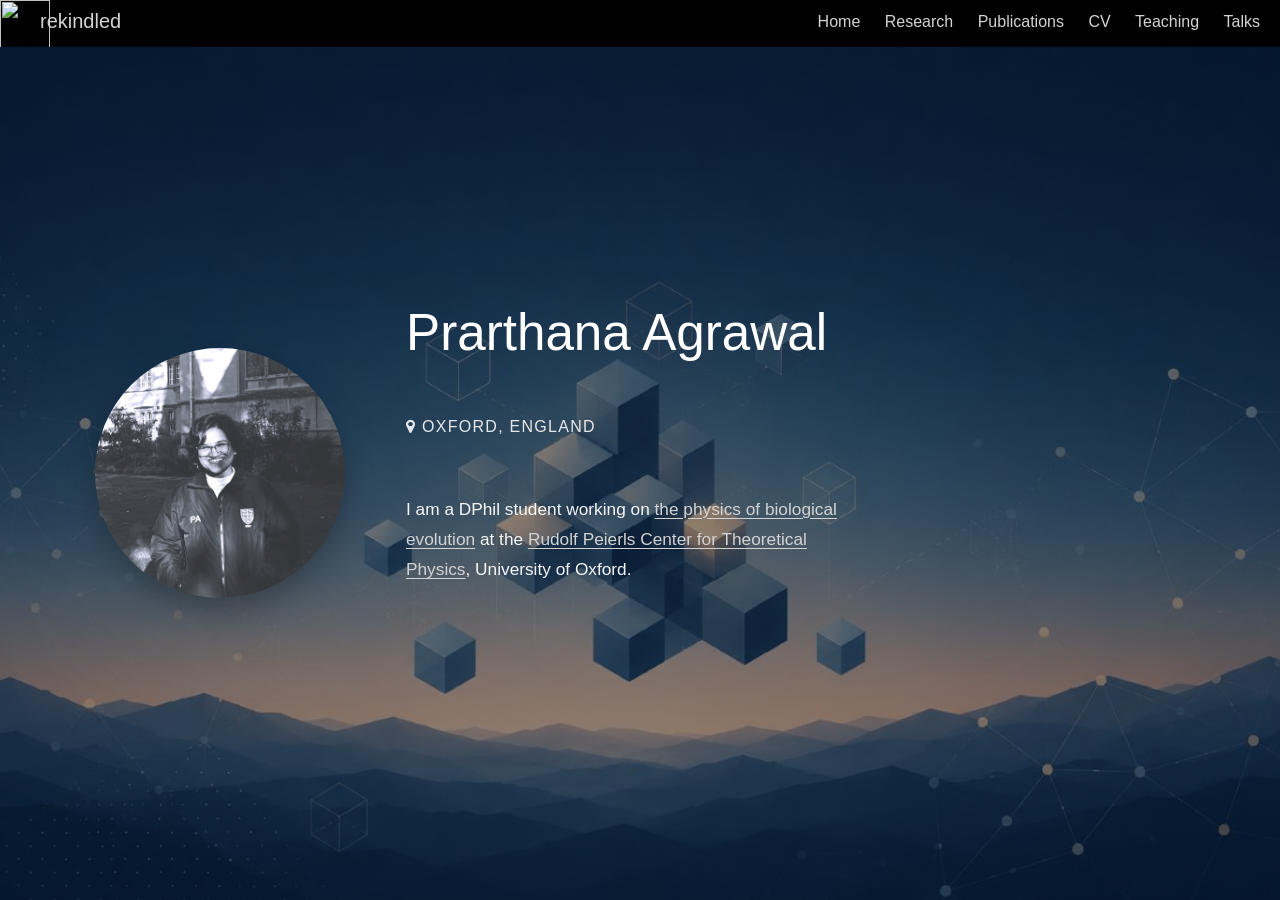
==== index.html @ b4e9c784 "updated cv teaching and changed layout" ====
<!doctype html>
<html lang="en">

<head>
	<meta charset="utf-8">
	<!--<meta name="viewport" content="width=device-width, initial-scale=1.0" charset="utf-8">-->
	<title> rekindled </title>
	<link rel="stylesheet" href="https://cdnjs.cloudflare.com/ajax/libs/font-awesome/4.7.0/css/font-awesome.min.css">
	<link rel="stylesheet" href="main-style.css">
</head>

<body>
	<!--Website name and Logo-->
	<div id="website-logo-container">
		<a href="index.html" target="_self">
		<img id="logo" src="torch.png">
		<p id="website-name">rekindled</p> </a>

		<div id="menu-container">
			<a id="menu" href="index.html" target=_self> Home </a>

			<a id="menu" href="research.html" target=_self> Research </a>

			<a id="menu" href="publications.html" target=_self> Publications </a>

			<a id="menu" href="cv-page.html" target=_self> CV </a>

			<a id="menu" href="teaching.html" target=_self> Teaching </a>

			<a id="menu" href="talks.html" target=_self> Talks </a>

			<!--<a id="menu" href="internship-page.html" target=_self> Internship Database</a>-->

			<!--<a id="menu" href="ms-thesis-tpt.html" target=_self> IISER-T Corner</a>-->
		</div>
	</div>  

	<!--Background-->
	<div id="background-container">

		<div id="image-title-container">
			<img src="prarthana_univ.jpg" id="image">
			<p id="title"> Prarthana&nbsp;Agrawal</p>
			<p id="location"> <i class="fa fa-map-marker" aria-hidden="true"></i> Oxford, England </p>
			<p id="introtext"> I am a DPhil student working on <a style="color: lightgray;" href="http://www-thphys.physics.ox.ac.uk/people/ArdLouis/research.shtml" target="_blank"> the physics of biological evolution</a> at the <a style="color: lightgray;" href="https://www.physics.ox.ac.uk/research/subdepartment/rudolf-peierls-centre-theoretical-physics" target="_blank"> Rudolf Peierls Center for Theoretical Physics</a>, University&nbsp;of&nbsp;Oxford. </p>
		</div>

		<!--
		<div id="social-media-container">

			<a id="social-media-button" href="mailto:prarthana.agrawal@physics.ox.ac.uk"> <i class="fa fa-envelope" aria-hidden="true"></i></a>

			<a id="social-media-button" href="https://www.linkedin.com/in/prarthana-agrawal-8930bb1aa/" target="_blank" title="prarthana-agrawal-8930bb1aa">
			<i class="fa fa-linkedin-square" style="color: black"></i></a>

			<a id="social-media-button" href="https://twitter.com/agrawalprayer" target="_blank" title="agrawalprayer">
			<i class="fa fa-twitter-square" style="color: black"></i></a>

			<a id="social-media-button" href="https://www.youtube.com/@thekroneckerdelta" target="_blank">
			<i class="fa fa-youtube-square" style="color: black"></i></a>
		</div>-->

		<!--<div id="button-container">
			<a href="cv-page.html"> <button class="button" id="button-cv"> CV </button> </a> 
			<a href="internship-page.html"> <button class="button" id="button-internship"> UG Internships </button> </a>
			<a href="contact.html"> <button class="button" id="button-contact"> Contact </button> </a>
		</div>
	</div>-->

	<!--<footer>  Prarthana Agrawal <br> DPhil Theoretical Physics <br> University of Oxford </footer>-->
</body>
</html>
---- main-style.css ----
*{
	box-sizing: border-box;
	padding: 0;
	margin: 0;
}

@font-face {
	font-family: OpenSans;
	src: url(OpenSans-Regular.ttf);
	font-weight: normal;
}

@font-face {
	font-family: Dosis;
	src: url('fonts/Dosis-Regular.ttf');
	font-weight: normal;
}

html, body{
	width: 100%;
	min-height: 100%;
	margin: 0;
	padding: 0;
	background-color: lightcyan;
	color: black;
	font-family: OpenSans, Helvetica, sans-serif;
}

body{
	min-width: 0;
}

/* Top header */
#website-logo-container{
	position: relative;
	top: 0;
	height: 47px;
	background-color: black;
}

#website-logo-container a{
	text-decoration: none;
}

#website-name{
	position: absolute;
	top: 0;
	left: 40px;
	color: lightgray;
	padding-top: 10px;
	font-size: 20px;
	font-weight: none;
	font-family: Dosis, sans-serif;
}

#logo{
	position: absolute;
	top: 0;
	left: 0;
	width: 50px;
	height: 50px;
}

#menu-container{
	position: absolute;
	right: 0;
	padding-top: 13px;
	text-decoration: none;
	color: lightgray;
	margin-right: 10px;
}

#menu{
	position: relative;
	margin-left: 5px;
	margin-right: 5px;
	padding: 5px;
	text-decoration: none;
	color: lightgray;
}

#menu:hover{
	color: white;
}

/* Homepage hero */
#background-container{
	position: relative;
	top: 0;
	min-height: calc(100vh - 47px);
	width: 100%;
	background:
		linear-gradient(rgba(5, 15, 35, 0.45), rgba(5, 15, 35, 0.45)),
		url('bgimage.jpg');
	background-size: cover;
	background-position: center;
	display: flex;
	align-items: center;
	overflow: hidden;
}

#image-title-container{
	position: relative;
	z-index: 1;
	width: min(1100px, calc(100% - 48px));
	margin: 0 auto;
	display: grid;
	grid-template-columns: 260px minmax(0, 1fr);
	align-items: center;
	gap: 56px;
	padding: 40px 0;
}

/* Existing HTML has no hero-copy wrapper, so use grid placement */
#image{
	grid-column: 1;
	grid-row: 1 / span 4;
	width: 250px;
	height: 250px;
	position: static;
	border-radius: 50%;
	object-fit: cover;
	box-shadow: 0 12px 30px rgba(0, 0, 0, 0.25);
	justify-self: center;
}

#title{
	grid-column: 2;
	grid-row: 1;
	font-size: clamp(2rem, 4vw, 3.2rem);
	position: static;
	width: auto;
	margin: 0 0 2px 0;
	color: white;
	line-height: 1.05;
}

#location{
	grid-column: 2;
	grid-row: 2;
	position: static;
	margin: 0 0 2px 0;
	text-transform: uppercase;
	color: rgba(255, 255, 255, 0.88);
	letter-spacing: 0.08em;
}

#introtext{
	grid-column: 2;
	grid-row: 3;
	position: static;
	width: auto;
	max-width: 48ch;
	font-size: 1.08rem;
	line-height: 1.75;
	color: rgba(255, 255, 255, 0.95);
	margin: 0;
}

#introtext a:link,
#introtext a:visited{
	color: inherit;
	text-decoration: underline;
	text-underline-offset: 3px;
}

#introtext a:hover,
#introtext a:active{
	color: #ffffff;
}

#button-container{
	grid-column: 2;
	grid-row: 4;
	position: static;
	display: flex;
	flex-wrap: wrap;
	gap: 12px;
	margin-top: 26px;
	width: auto;
	height: auto;
}

.button,
.button:link,
.button:visited,
.button:hover,
.button:active{
	border: 1px solid rgba(255, 255, 255, 0.35);
	color: white;
	background: rgba(255, 255, 255, 0.08);
	padding: 14px 24px;
	text-align: center;
	text-decoration: none;
	display: inline-flex;
	align-items: center;
	justify-content: center;
	font-size: 16px;
	margin: 0;
	transition: background-color 0.25s ease, color 0.25s ease, border-color 0.25s ease;
	cursor: pointer;
	border-radius: 999px;
	min-width: 150px;
	backdrop-filter: blur(8px);
	-webkit-backdrop-filter: blur(8px);
}

.button:hover{
	color: #081018;
	background-color: rgba(255, 255, 255, 0.92);
	border-color: rgba(255, 255, 255, 0.92);
	opacity: 1;
}

/* Footer */
footer{
	background-color: black;
	color: lightgray;
	padding: 20px;
	text-align: center;
}

/* CV and content pages */
.cvcontent{
	margin: 10px;
	border: 2px lightblue solid;
	padding: 40px;
	font-family: sans-serif;
	position: relative;
	left: 0;
	color: black;
}

.cvcontent h2{
	margin-bottom: 20px;
	margin-top: 40px;
}

.cvcontent > table, .cvcontent > tr, .cvcontent > td{
	text-align: left;
	border: 0;
	border-collapse: separate;
	border-spacing: 40px 15px;
}

.cvcontent td.date{
	text-align: center;
	vertical-align: top;
	border: 0;
	border-style: none;
	border-color: lightgray;
}

a:link{
	text-decoration: underline;
	background-color: none;
	border: 0 solid blue;
	color: black;
	display: inline;
	text-align: center;
	margin-bottom: 1px;
}

a:visited{
	text-decoration: underline;
	background-color: none;
	border: 0 solid blue;
	color: steelblue;
	display: inline;
	text-align: center;
	margin-bottom: 1px;
}

a:hover, a:active{
	background-color: none;
	color: cadetblue;
}

.spacer{
	height: 20px;
}

#CV-heading{
	background-image: url('bgimage.jpg');
	background-size: cover;
	background-position: bottom;
	height: 300px;
	color: black;
	text-align: center;
	border: 0 solid lightblue;
	margin: 0;
	padding-top: 120px;
}

.internship table, .internship tr, .internship td{
	text-align: left;
	border: 1px solid black;
	border-collapse: collapse;
	border-spacing: 10px 15px;
	padding: 10px;
	margin-left: auto;
	margin-right: auto;
	margin-bottom: 30px;
	margin-top: 10px;
}

.internship tr:nth-child(even){
	background-color: lightblue;
	opacity: 1;
}

.internship thead > tr{
	text-align: center;
	background-color: lightgray;
	height: 40px;
	font-size: 16px;
	color: black;
	font-family: arial;
}

#internship-heading{
	background-image: url('bgimage.jpg');
	background-size: cover;
	width: 100%;
	background-position: bottom;
	height: 300px;
	color: lightgray;
	text-align: center;
	border: 0 solid lightblue;
	margin: 0;
	padding-top: 120px;
}

#internship-footer{
	position: fixed;
	text-align: center;
	bottom: 0;
	width: 100%;
	height: 30px;
	background: lightgray;
	opacity: 1;
}

#back-to-top-button{
	position: relative;
	bottom: 0;
	text-align: left;
	font-size: 35px;
	color: steelblue;
	padding-left: 5px;
}

#back-to-top{
	float: left;
	color: steelblue;
	padding-top: 3px;
}

#last-updated{
	float: right;
	padding-top: 12px;
}

#internship-additional-content{
	margin-left: 30px;
	margin-bottom: 40px;
	padding-left: 15px;
}

#ms-thesis-heading{
	background-image: url('bgimage.jpg');
	background-size: cover;
	width: 100%;
	height: 300px;
	background-position: bottom;
	color: white;
	text-align: center;
	border: 0 solid lightblue;
	margin: 0;
	padding-top: 120px;
}

.ms-thesis-contents{
	margin: 10px;
	border: 1px solid lightblue;
	width: 100%;
	padding-left: 10%;
	padding-right: 10%;
	padding-top: 5%;
	padding-bottom: 20%;
}

.ms-thesis-contents > div{
	margin-top: 30px;
}

#quote-box{
	position: relative;
	top: 5%;
	width: 98%;
	margin-left: 1%;
	height: 20%;
	padding: 40px;
	background-color: black;
	opacity: 0.7;
	color: lightgray;
	text-align: center;
	font-size: 18px;
}

#instagram-post{
	position: relative;
	top: 10%;
	margin-left: 1%;
	height: 5%;
	width: 5%;
}

.teaching-content{
	margin: 10px;
	border: 2px lightblue solid;
	padding: 40px;
	font-family: sans-serif;
	position: relative;
	left: 0;
	color: black;
}

.teaching-content h1{
	margin-bottom: 40px;
	margin-top: 10px;
}

.ms-thesis-alumni table, .ms-thesis-alumni tr, .ms-thesis-alumni td{
	text-align: left;
	border: 1px solid black;
	border-collapse: collapse;
	border-spacing: 10px 15px;
	padding: 10px;
	margin-left: auto;
	margin-right: auto;
	margin-bottom: 30px;
	margin-top: 10px;
}

.ms-thesis-alumni tr:nth-child(even){
	background-color: lightblue;
	opacity: 1;
}

.ms-thesis-alumni thead > tr{
	text-align: center;
	background-color: lightgray;
	height: 40px;
	font-size: 16px;
	color: black;
	font-family: arial;
}

.publication-card{
	background: white;
	border-radius: 20px;
	padding: 32px;
	margin-top: 30px;
	box-shadow: 0 8px 24px rgba(0,0,0,0.06);
	max-width: 900px;
}

.publication-card h3{
	font-size: 1.5rem;
	margin-bottom: 14px;
	line-height: 1.25;
}

.publication-authors{
	font-size: 1rem;
	margin-bottom: 10px;
	color: #334;
}

.publication-meta{
	font-size: 0.95rem;
	color: #666;
	margin-bottom: 16px;
}

.publication-links a{
	text-decoration: none;
	font-weight: 600;
}

.publication-abstract{
	margin-top: 20px;
	line-height: 1.8;
	color: #222;
	font-size: 1rem;
}

.equal-contrib-note{
	margin-top: 18px;
	color: #555;
}

.teaching-card{
	padding: 18px 0;
	border-bottom: 1px solid rgba(0,0,0,0.08);
	max-width: 900px;
}

.teaching-card:last-child{
	border-bottom: none;
}

.teaching-card h3{
	font-size: 1.08rem;
	font-weight: 600;
	margin-bottom: 4px;
	line-height: 1.4;
	color: #111;
}

.teaching-meta{
	font-size: 0.92rem;
	color: #666;
	margin-bottom: 6px;
}

.teaching-card p{
	line-height: 1.65;
	font-size: 0.98rem;
	color: #222;
	margin: 0;
}

.talk-entry{
	padding: 16px 0;
	border-bottom: 1px solid rgba(0,0,0,0.08);
	max-width: 850px;
}

.talk-entry:last-child{
	border-bottom: none;
}

.talk-entry h3{
	font-size: 1.05rem;
	font-weight: 600;
	margin-bottom: 4px;
	line-height: 1.4;
	color: #111;
}

.talk-meta{
	font-size: 0.92rem;
	color: #666;
}

.research-content{
	padding-top: 10px;
	padding-bottom: 40px;
}

.research-intro{
	max-width: 920px;
	line-height: 1.95;
	font-size: 1.08rem;
	margin-bottom: 34px;
	margin-left: 30px;
	margin-top: 20px;
	color: #1f2933;
}

.research-block{
	background: rgba(255,255,255,0.88);

	border: 1px solid rgba(80, 110, 150, 0.10);

	border-radius: 18px;

	padding: 30px 34px;

	margin: 26px 30px;

	max-width: 980px;

	box-shadow:
		0 4px 20px rgba(0,0,0,0.035);

	backdrop-filter: blur(4px);

	transition:
		transform 0.22s ease,
		box-shadow 0.22s ease,
		border-color 0.22s ease;
}

.research-block:hover{
	transform: translateY(-2px);

	box-shadow:
		0 10px 30px rgba(0,0,0,0.06);

	border-color: rgba(80, 110, 150, 0.18);
}

.research-block h3{
	font-size: 1.32rem;

	font-weight: 600;

	margin-bottom: 18px;

	line-height: 1.3;

	color: #0f1722;

	letter-spacing: -0.02em;
}

.research-block p{
	line-height: 1.9;

	font-size: 1rem;

	color: #253241;

	margin-bottom: 16px;

	max-width: 74ch;
}

.research-block p:last-child{
	margin-bottom: 0;
}

/* Responsive homepage */
@media (max-width: 900px){
	#image-title-container{
		grid-template-columns: 1fr;
		text-align: center;
		gap: 24px;
	}

	#image{
		grid-column: 1;
		grid-row: auto;
		margin: 0 auto;
	}

	#title,
	#location,
	#introtext,
	#button-container{
		grid-column: 1;
	}

	#introtext{
		margin-left: auto;
		margin-right: auto;
	}

	#button-container{
		justify-content: center;
	}
}

.page-content{
	margin: 10px;
	border: 2px lightblue solid;
	padding: 40px;
	font-family: sans-serif;
	position: relative;
	left: 0;
	color: black;
	background: rgba(255,255,255,0.82);
	backdrop-filter: blur(3px);
}
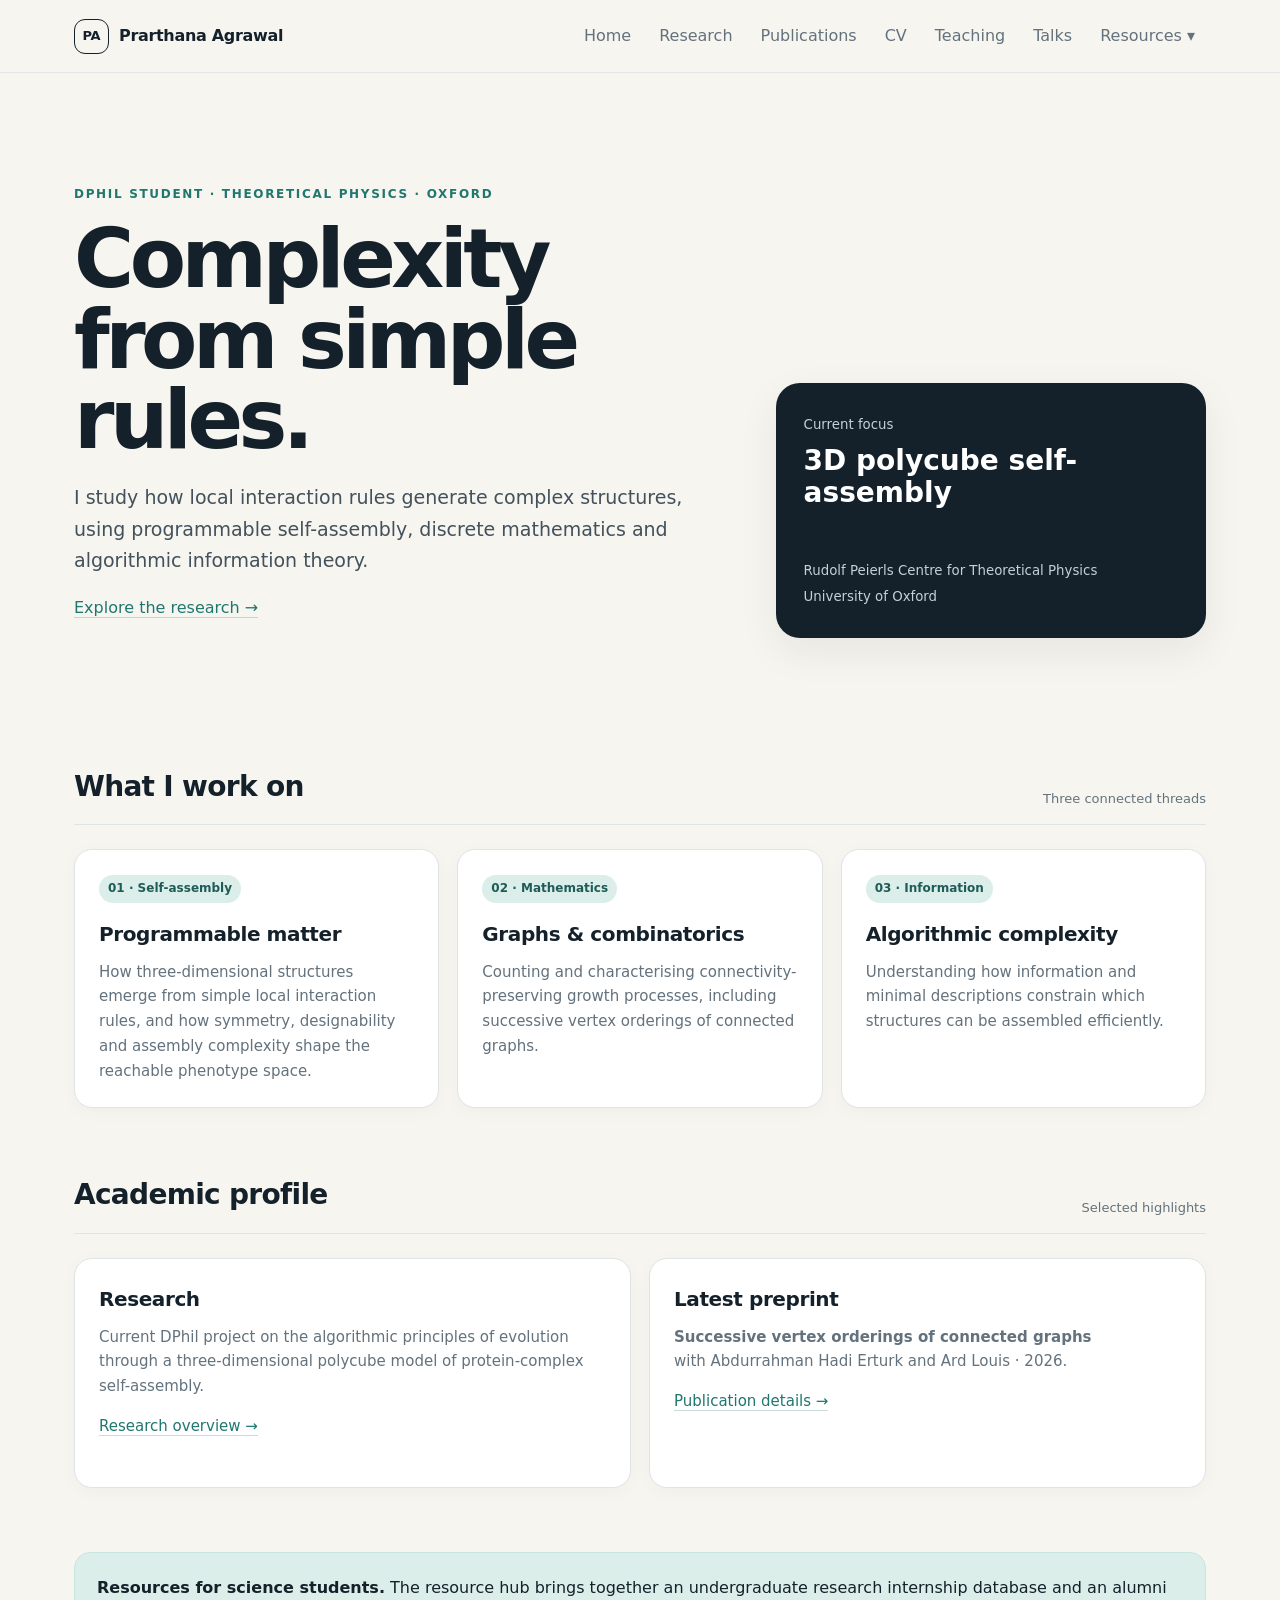
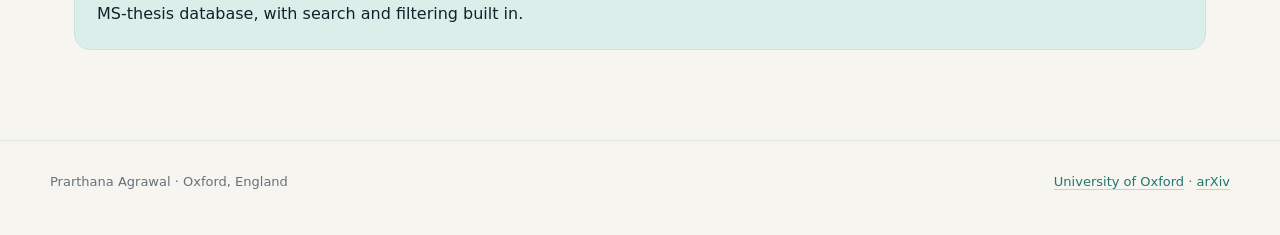
==== commit 84f2e2f3: "Rebuilt" ====
--- a/index.html
+++ b/index.html
@@ -1,72 +1 @@
-<!doctype html>
-<html lang="en">
-
-<head>
-	<meta charset="utf-8">
-	<!--<meta name="viewport" content="width=device-width, initial-scale=1.0" charset="utf-8">-->
-	<title> rekindled </title>
-	<link rel="stylesheet" href="https://cdnjs.cloudflare.com/ajax/libs/font-awesome/4.7.0/css/font-awesome.min.css">
-	<link rel="stylesheet" href="main-style.css">
-</head>
-
-<body>
-	<!--Website name and Logo-->
-	<div id="website-logo-container">
-		<a href="index.html" target="_self">
-		<img id="logo" src="torch.png">
-		<p id="website-name">rekindled</p> </a>
-
-		<div id="menu-container">
-			<a id="menu" href="index.html" target=_self> Home </a>
-
-			<a id="menu" href="research.html" target=_self> Research </a>
-
-			<a id="menu" href="publications.html" target=_self> Publications </a>
-
-			<a id="menu" href="cv-page.html" target=_self> CV </a>
-
-			<a id="menu" href="teaching.html" target=_self> Teaching </a>
-
-			<a id="menu" href="talks.html" target=_self> Talks </a>
-
-			<!--<a id="menu" href="internship-page.html" target=_self> Internship Database</a>-->
-
-			<!--<a id="menu" href="ms-thesis-tpt.html" target=_self> IISER-T Corner</a>-->
-		</div>
-	</div>  
-
-	<!--Background-->
-	<div id="background-container">
-
-		<div id="image-title-container">
-			<img src="prarthana_univ.jpg" id="image">
-			<p id="title"> Prarthana&nbsp;Agrawal</p>
-			<p id="location"> <i class="fa fa-map-marker" aria-hidden="true"></i> Oxford, England </p>
-			<p id="introtext"> I am a DPhil student working on <a style="color: lightgray;" href="http://www-thphys.physics.ox.ac.uk/people/ArdLouis/research.shtml" target="_blank"> the physics of biological evolution</a> at the <a style="color: lightgray;" href="https://www.physics.ox.ac.uk/research/subdepartment/rudolf-peierls-centre-theoretical-physics" target="_blank"> Rudolf Peierls Center for Theoretical Physics</a>, University&nbsp;of&nbsp;Oxford. </p>
-		</div>
-
-		<!--
-		<div id="social-media-container">
-
-			<a id="social-media-button" href="mailto:prarthana.agrawal@physics.ox.ac.uk"> <i class="fa fa-envelope" aria-hidden="true"></i></a>
-
-			<a id="social-media-button" href="https://www.linkedin.com/in/prarthana-agrawal-8930bb1aa/" target="_blank" title="prarthana-agrawal-8930bb1aa">
-			<i class="fa fa-linkedin-square" style="color: black"></i></a>
-
-			<a id="social-media-button" href="https://twitter.com/agrawalprayer" target="_blank" title="agrawalprayer">
-			<i class="fa fa-twitter-square" style="color: black"></i></a>
-
-			<a id="social-media-button" href="https://www.youtube.com/@thekroneckerdelta" target="_blank">
-			<i class="fa fa-youtube-square" style="color: black"></i></a>
-		</div>-->
-
-		<!--<div id="button-container">
-			<a href="cv-page.html"> <button class="button" id="button-cv"> CV </button> </a> 
-			<a href="internship-page.html"> <button class="button" id="button-internship"> UG Internships </button> </a>
-			<a href="contact.html"> <button class="button" id="button-contact"> Contact </button> </a>
-		</div>
-	</div>-->
-
-	<!--<footer>  Prarthana Agrawal <br> DPhil Theoretical Physics <br> University of Oxford </footer>-->
-</body>
-</html>+<!doctype html><html lang="en"><head><meta charset="utf-8"><meta name="viewport" content="width=device-width, initial-scale=1"><meta name="description" content="Prarthana Agrawal — theoretical physics, self-assembly, graph theory and scientific resources"><title>Prarthana Agrawal · Prarthana Agrawal</title><link rel="stylesheet" href="styles.css"></head><body><header class="site-header"><nav class="nav"><a class="brand" href="index.html"><span class="brand-mark">PA</span><span>Prarthana Agrawal</span></a><button class="nav-toggle" aria-label="Open navigation">Menu</button><div class="nav-links"><a href="index.html">Home</a><a href="research.html">Research</a><a href="publications.html">Publications</a><a href="cv.html">CV</a><a href="teaching.html">Teaching</a><a href="talks.html">Talks</a><div class="dropdown"><button class="dropbtn">Resources ▾</button><div class="dropdown-menu"><a href="resources.html">Resource Hub</a><a href="internships.html">Undergraduate Internships</a><a href="theses.html">MS Thesis Database</a></div></div></div></nav></header><main class="page"><section class="hero"><div><div class="eyebrow">DPhil Student · Theoretical Physics · Oxford</div><h1>Complexity from simple rules.</h1><p class="lede">I study how local interaction rules generate complex structures, using programmable self-assembly, discrete mathematics and algorithmic information theory.</p><p><a class="link" href="research.html">Explore the research →</a></p></div><aside class="hero-card"><div><small>Current focus</small><strong>3D polycube self-assembly</strong></div><div><small>Rudolf Peierls Centre for Theoretical Physics<br>University of Oxford</small></div></aside></section><section class="section"><div class="section-head"><h2>What I work on</h2><span class="kicker">Three connected threads</span></div><div class="grid"><article class="card"><span class="tag">01 · Self-assembly</span><h3>Programmable matter</h3><p>How three-dimensional structures emerge from simple local interaction rules, and how symmetry, designability and assembly complexity shape the reachable phenotype space.</p></article><article class="card"><span class="tag">02 · Mathematics</span><h3>Graphs & combinatorics</h3><p>Counting and characterising connectivity-preserving growth processes, including successive vertex orderings of connected graphs.</p></article><article class="card"><span class="tag">03 · Information</span><h3>Algorithmic complexity</h3><p>Understanding how information and minimal descriptions constrain which structures can be assembled efficiently.</p></article></div></section><section class="section"><div class="section-head"><h2>Academic profile</h2><span class="kicker">Selected highlights</span></div><div class="feature"><article class="card"><h3>Research</h3><p>Current DPhil project on the algorithmic principles of evolution through a three-dimensional polycube model of protein-complex self-assembly.</p><p style="margin-top:15px"><a class="link" href="research.html">Research overview →</a></p></article><article class="card"><h3>Latest preprint</h3><p><strong>Successive vertex orderings of connected graphs</strong><br>with Abdurrahman Hadi Erturk and Ard Louis · 2026.</p><p style="margin-top:15px"><a class="link" href="publications.html">Publication details →</a></p></article></div></section><section class="section"><div class="callout"><strong>Resources for science students.</strong> The resource hub brings together an undergraduate research internship database and an alumni MS-thesis database, with search and filtering built in.</div></section></main><footer class="site-footer"><div class="footer-inner"><span>Prarthana Agrawal · Oxford, England</span><span><a class="link" href="https://www.physics.ox.ac.uk/" target="_blank" rel="noreferrer">University of Oxford</a> · <a class="link" href="https://arxiv.org/abs/2604.07408" target="_blank" rel="noreferrer">arXiv</a></span></div></footer><script src="script.js"></script></body></html>
--- a/styles.css
+++ b/styles.css
@@ -0,0 +1,3 @@
+
+:root{--ink:#14212b;--muted:#63727d;--paper:#f7f5ef;--card:#ffffff;--line:#dfe4e7;--accent:#1f7770;--accent2:#dceeea;--warm:#c67a42;--max:1180px;--shadow:0 14px 40px rgba(20,33,43,.07)}
+*{box-sizing:border-box}html{scroll-behavior:smooth}body{margin:0;font-family:Inter,ui-sans-serif,system-ui,-apple-system,BlinkMacSystemFont,"Segoe UI",sans-serif;background:var(--paper);color:var(--ink);line-height:1.65}a{color:inherit}a.link{color:var(--accent);text-decoration:none;border-bottom:1px solid rgba(31,119,112,.25)}a.link:hover{border-color:var(--accent)}.site-header{position:sticky;top:0;z-index:50;background:rgba(247,245,239,.92);backdrop-filter:blur(18px);border-bottom:1px solid rgba(223,228,231,.9)}.nav{max-width:var(--max);margin:auto;display:flex;align-items:center;justify-content:space-between;padding:14px 24px}.brand{display:flex;align-items:center;gap:10px;text-decoration:none;font-weight:750;letter-spacing:-.02em}.brand-mark{width:35px;height:35px;border:1px solid var(--ink);border-radius:11px;display:grid;place-items:center;font-size:13px}.nav-links{display:flex;align-items:center;gap:6px}.nav-links a,.dropbtn{padding:9px 11px;border-radius:9px;text-decoration:none;font-size:14px;color:var(--muted);background:none;border:0;font:inherit;cursor:pointer}.nav-links a:hover,.nav-links a.active,.dropbtn:hover{background:#fff;color:var(--ink)}.dropdown{position:relative}.dropdown-menu{display:none;position:absolute;right:0;top:42px;min-width:220px;background:#fff;border:1px solid var(--line);border-radius:12px;box-shadow:var(--shadow);padding:7px}.dropdown:hover .dropdown-menu,.dropdown:focus-within .dropdown-menu{display:block}.dropdown-menu a{display:block}.nav-toggle{display:none;border:1px solid var(--line);background:#fff;border-radius:9px;padding:8px 10px}.page{max-width:var(--max);margin:auto;padding:76px 24px 90px}.hero{display:grid;grid-template-columns:1.2fr .8fr;gap:56px;align-items:end;padding:36px 0 62px}.eyebrow{font-size:12px;text-transform:uppercase;letter-spacing:.14em;color:var(--accent);font-weight:800}.hero h1{font-size:clamp(46px,7vw,82px);line-height:.98;letter-spacing:-.055em;margin:14px 0 22px;max-width:800px}.lede{font-size:19px;color:#42515c;max-width:700px}.hero-card{background:var(--ink);color:#fff;padding:28px;border-radius:24px;min-height:255px;display:flex;flex-direction:column;justify-content:space-between;box-shadow:var(--shadow)}.hero-card small{color:#c4d0d5}.hero-card strong{font-size:28px;line-height:1.15;display:block;margin-top:8px}.section{margin-top:64px}.section-head{display:flex;justify-content:space-between;gap:24px;align-items:end;border-bottom:1px solid var(--line);padding-bottom:14px;margin-bottom:24px}.section-head h2{margin:0;font-size:28px;letter-spacing:-.025em}.kicker{font-size:13px;color:var(--muted)}.grid{display:grid;grid-template-columns:repeat(3,1fr);gap:18px}.card{background:var(--card);border:1px solid var(--line);border-radius:18px;padding:24px;box-shadow:0 4px 18px rgba(20,33,43,.03)}.card h3{margin:0 0 9px;font-size:20px;letter-spacing:-.02em}.card p{margin:0;color:var(--muted);font-size:15px}.feature{display:grid;grid-template-columns:1fr 1fr;gap:18px}.feature .card{min-height:230px}.tag{display:inline-flex;align-items:center;background:var(--accent2);color:#1f5b57;border-radius:999px;padding:4px 9px;font-size:12px;font-weight:700;margin-bottom:15px}.list{display:grid;gap:12px}.item{background:#fff;border:1px solid var(--line);border-radius:15px;padding:18px 20px}.item-top{display:flex;justify-content:space-between;gap:18px}.item h3{margin:0;font-size:17px}.meta{color:var(--muted);font-size:13px}.rule{height:1px;background:var(--line);margin:34px 0}.two-col{display:grid;grid-template-columns:280px 1fr;gap:48px}.toc{position:sticky;top:82px;align-self:start}.toc a{display:block;color:var(--muted);text-decoration:none;padding:7px 0;font-size:14px}.toc a:hover{color:var(--ink)}.prose{max-width:780px}.prose h2{font-size:28px;letter-spacing:-.03em;margin-top:0}.prose h3{font-size:20px;margin-top:34px}.prose p{color:#43535d}.pub{background:#fff;border:1px solid var(--line);border-radius:17px;padding:24px;margin-bottom:14px}.pub-title{font-size:21px;font-weight:720;line-height:1.25;margin-bottom:8px}.pub-meta{color:var(--muted);font-size:14px;margin-bottom:12px}.timeline{display:grid;gap:15px}.timeline-item{display:grid;grid-template-columns:105px 1fr;gap:20px}.year{font-weight:750;color:var(--accent)}.timeline-item h3{margin:0 0 5px;font-size:17px}.timeline-item p{margin:0;color:var(--muted)}.table-wrap{overflow:auto;background:#fff;border:1px solid var(--line);border-radius:17px}.toolbar{display:grid;grid-template-columns:1.4fr .7fr .7fr;gap:10px;margin-bottom:14px}.toolbar input,.toolbar select{width:100%;padding:12px 13px;border:1px solid var(--line);border-radius:10px;background:#fff;color:var(--ink);font:inherit}.toolbar .count{display:flex;align-items:center;justify-content:flex-end;color:var(--muted);font-size:13px}.data-table{border-collapse:collapse;width:100%;min-width:930px;font-size:13px}.data-table th,.data-table td{padding:12px 13px;border-bottom:1px solid #edf0f1;text-align:left;vertical-align:top}.data-table th{position:sticky;top:0;background:#f5f8f8;font-size:11px;text-transform:uppercase;letter-spacing:.08em;color:#5b6971}.data-table tr:last-child td{border-bottom:0}.data-table a{color:var(--accent);text-decoration:none}.stats{display:grid;grid-template-columns:repeat(3,1fr);gap:14px}.stat{padding:20px;background:#fff;border:1px solid var(--line);border-radius:15px}.stat strong{font-size:28px;display:block}.stat span{font-size:13px;color:var(--muted)}.callout{background:var(--accent2);border:1px solid #c8e4df;padding:22px;border-radius:16px}.site-footer{border-top:1px solid var(--line);padding:30px 24px 42px}.footer-inner{max-width:var(--max);margin:auto;display:flex;justify-content:space-between;gap:20px;color:var(--muted);font-size:13px}.pill-row{display:flex;flex-wrap:wrap;gap:8px}.pill{padding:8px 11px;border-radius:999px;background:#fff;border:1px solid var(--line);font-size:13px}.mobile-note{display:none}@media (max-width:900px){.hero{grid-template-columns:1fr}.grid,.feature,.stats{grid-template-columns:1fr}.two-col{grid-template-columns:1fr}.toc{position:static}.nav-toggle{display:block}.nav-links{display:none;position:absolute;left:16px;right:16px;top:65px;padding:8px;background:#fff;border:1px solid var(--line);border-radius:14px;box-shadow:var(--shadow);flex-direction:column;align-items:stretch}.nav-links.open{display:flex}.nav-links a,.dropbtn{text-align:left}.dropdown-menu{position:static;display:block;border:0;box-shadow:none;padding:0 0 0 10px}.toolbar{grid-template-columns:1fr}.toolbar .count{justify-content:flex-start}.footer-inner{flex-direction:column}.page{padding-top:48px}}@media (max-width:560px){.nav{padding:12px 16px}.page{padding-left:16px;padding-right:16px}.hero h1{font-size:48px}.timeline-item{grid-template-columns:1fr;gap:4px}}
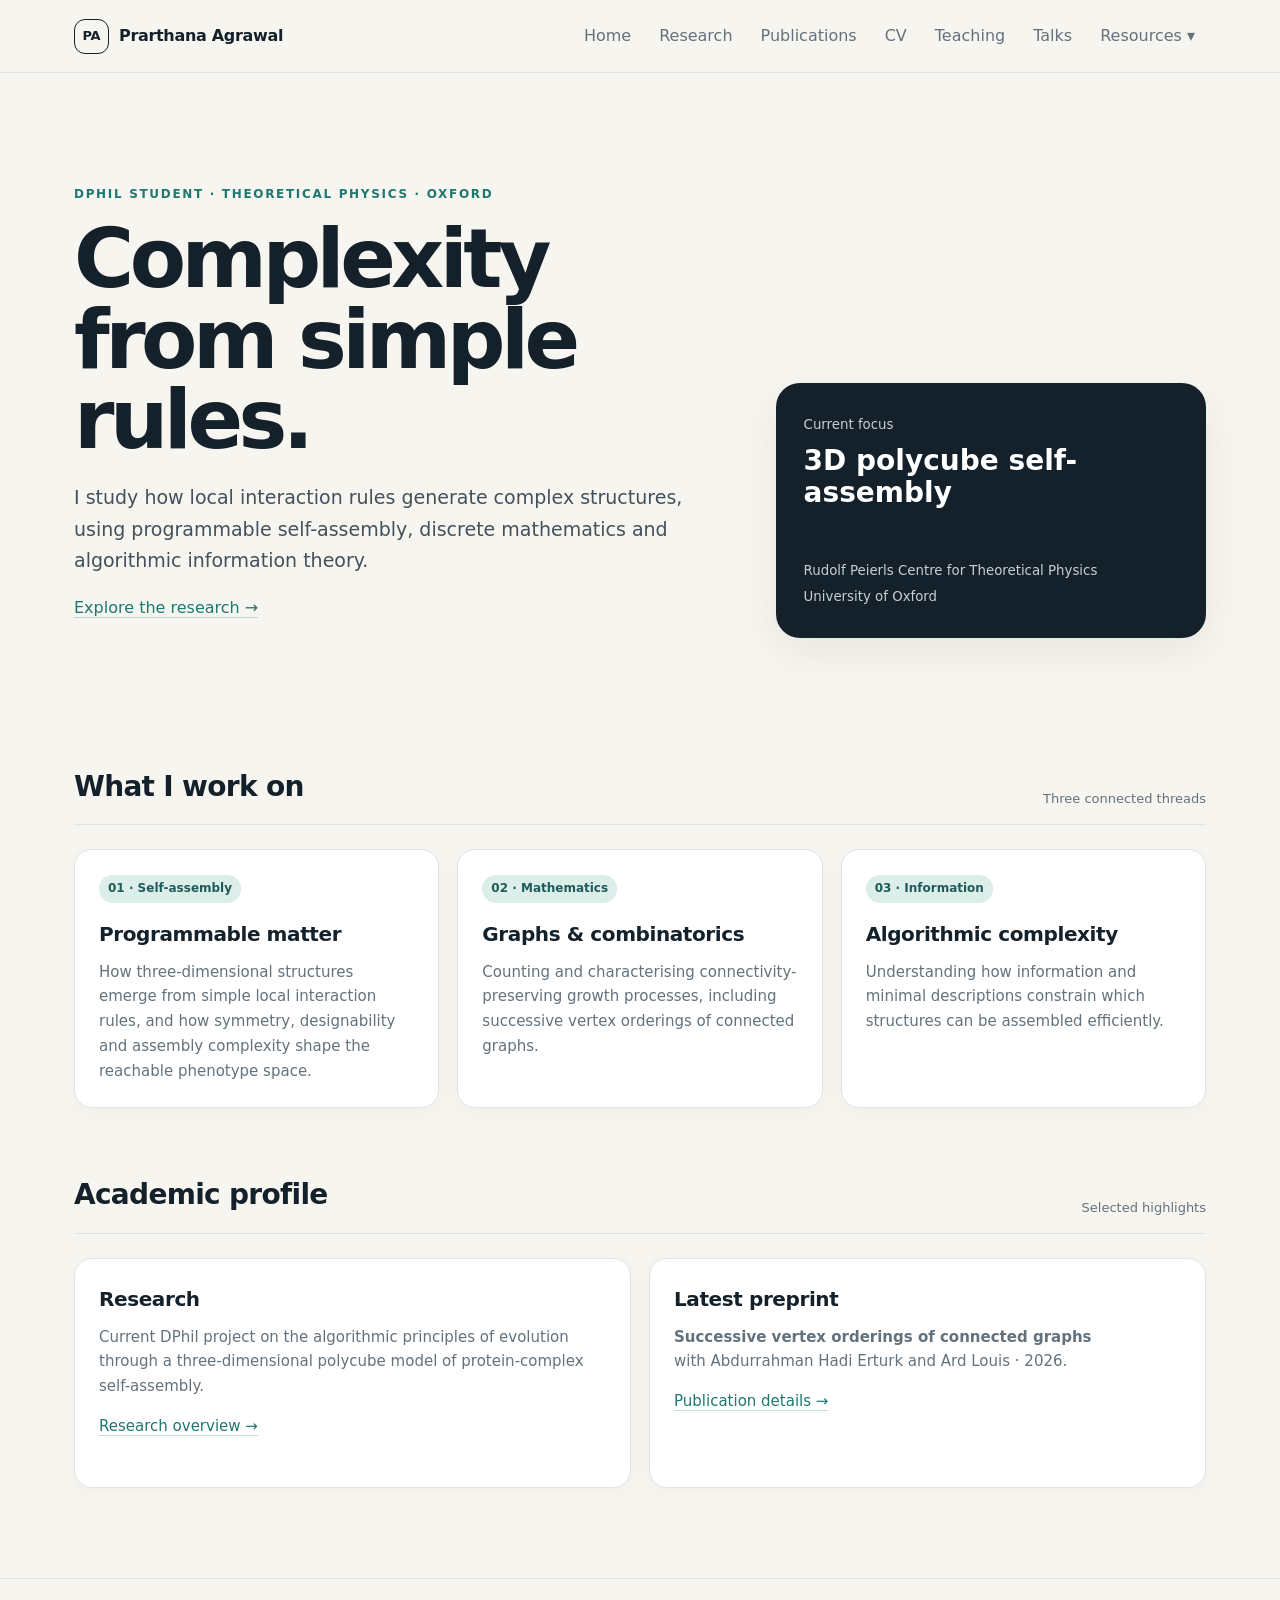
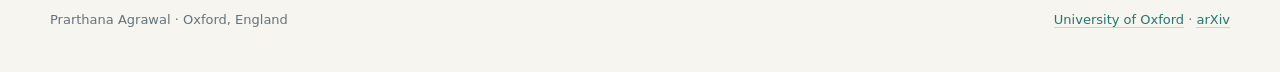
==== commit 87f4a78d: "removed MSthesis callout" ====
--- a/index.html
+++ b/index.html
@@ -1 +1 @@
-<!doctype html><html lang="en"><head><meta charset="utf-8"><meta name="viewport" content="width=device-width, initial-scale=1"><meta name="description" content="Prarthana Agrawal — theoretical physics, self-assembly, graph theory and scientific resources"><title>Prarthana Agrawal · Prarthana Agrawal</title><link rel="stylesheet" href="styles.css"></head><body><header class="site-header"><nav class="nav"><a class="brand" href="index.html"><span class="brand-mark">PA</span><span>Prarthana Agrawal</span></a><button class="nav-toggle" aria-label="Open navigation">Menu</button><div class="nav-links"><a href="index.html">Home</a><a href="research.html">Research</a><a href="publications.html">Publications</a><a href="cv.html">CV</a><a href="teaching.html">Teaching</a><a href="talks.html">Talks</a><div class="dropdown"><button class="dropbtn">Resources ▾</button><div class="dropdown-menu"><a href="resources.html">Resource Hub</a><a href="internships.html">Undergraduate Internships</a><a href="theses.html">MS Thesis Database</a></div></div></div></nav></header><main class="page"><section class="hero"><div><div class="eyebrow">DPhil Student · Theoretical Physics · Oxford</div><h1>Complexity from simple rules.</h1><p class="lede">I study how local interaction rules generate complex structures, using programmable self-assembly, discrete mathematics and algorithmic information theory.</p><p><a class="link" href="research.html">Explore the research →</a></p></div><aside class="hero-card"><div><small>Current focus</small><strong>3D polycube self-assembly</strong></div><div><small>Rudolf Peierls Centre for Theoretical Physics<br>University of Oxford</small></div></aside></section><section class="section"><div class="section-head"><h2>What I work on</h2><span class="kicker">Three connected threads</span></div><div class="grid"><article class="card"><span class="tag">01 · Self-assembly</span><h3>Programmable matter</h3><p>How three-dimensional structures emerge from simple local interaction rules, and how symmetry, designability and assembly complexity shape the reachable phenotype space.</p></article><article class="card"><span class="tag">02 · Mathematics</span><h3>Graphs & combinatorics</h3><p>Counting and characterising connectivity-preserving growth processes, including successive vertex orderings of connected graphs.</p></article><article class="card"><span class="tag">03 · Information</span><h3>Algorithmic complexity</h3><p>Understanding how information and minimal descriptions constrain which structures can be assembled efficiently.</p></article></div></section><section class="section"><div class="section-head"><h2>Academic profile</h2><span class="kicker">Selected highlights</span></div><div class="feature"><article class="card"><h3>Research</h3><p>Current DPhil project on the algorithmic principles of evolution through a three-dimensional polycube model of protein-complex self-assembly.</p><p style="margin-top:15px"><a class="link" href="research.html">Research overview →</a></p></article><article class="card"><h3>Latest preprint</h3><p><strong>Successive vertex orderings of connected graphs</strong><br>with Abdurrahman Hadi Erturk and Ard Louis · 2026.</p><p style="margin-top:15px"><a class="link" href="publications.html">Publication details →</a></p></article></div></section><section class="section"><div class="callout"><strong>Resources for science students.</strong> The resource hub brings together an undergraduate research internship database and an alumni MS-thesis database, with search and filtering built in.</div></section></main><footer class="site-footer"><div class="footer-inner"><span>Prarthana Agrawal · Oxford, England</span><span><a class="link" href="https://www.physics.ox.ac.uk/" target="_blank" rel="noreferrer">University of Oxford</a> · <a class="link" href="https://arxiv.org/abs/2604.07408" target="_blank" rel="noreferrer">arXiv</a></span></div></footer><script src="script.js"></script></body></html>+<!doctype html><html lang="en"><head><meta charset="utf-8"><meta name="viewport" content="width=device-width, initial-scale=1"><meta name="description" content="Prarthana Agrawal — theoretical physics, self-assembly, graph theory and scientific resources"><title>Prarthana Agrawal · Prarthana Agrawal</title><link rel="stylesheet" href="styles.css"></head><body><header class="site-header"><nav class="nav"><a class="brand" href="index.html"><span class="brand-mark">PA</span><span>Prarthana Agrawal</span></a><button class="nav-toggle" aria-label="Open navigation">Menu</button><div class="nav-links"><a href="index.html">Home</a><a href="research.html">Research</a><a href="publications.html">Publications</a><a href="cv.html">CV</a><a href="teaching.html">Teaching</a><a href="talks.html">Talks</a><div class="dropdown"><button class="dropbtn">Resources ▾</button><div class="dropdown-menu"><a href="resources.html">Resource Hub</a><a href="internships.html">Undergraduate Internships</a><a href="theses.html">MS Thesis Database</a></div></div></div></nav></header><main class="page"><section class="hero"><div><div class="eyebrow">DPhil Student · Theoretical Physics · Oxford</div><h1>Complexity from simple rules.</h1><p class="lede">I study how local interaction rules generate complex structures, using programmable self-assembly, discrete mathematics and algorithmic information theory.</p><p><a class="link" href="research.html">Explore the research →</a></p></div><aside class="hero-card"><div><small>Current focus</small><strong>3D polycube self-assembly</strong></div><div><small>Rudolf Peierls Centre for Theoretical Physics<br>University of Oxford</small></div></aside></section><section class="section"><div class="section-head"><h2>What I work on</h2><span class="kicker">Three connected threads</span></div><div class="grid"><article class="card"><span class="tag">01 · Self-assembly</span><h3>Programmable matter</h3><p>How three-dimensional structures emerge from simple local interaction rules, and how symmetry, designability and assembly complexity shape the reachable phenotype space.</p></article><article class="card"><span class="tag">02 · Mathematics</span><h3>Graphs & combinatorics</h3><p>Counting and characterising connectivity-preserving growth processes, including successive vertex orderings of connected graphs.</p></article><article class="card"><span class="tag">03 · Information</span><h3>Algorithmic complexity</h3><p>Understanding how information and minimal descriptions constrain which structures can be assembled efficiently.</p></article></div></section><section class="section"><div class="section-head"><h2>Academic profile</h2><span class="kicker">Selected highlights</span></div><div class="feature"><article class="card"><h3>Research</h3><p>Current DPhil project on the algorithmic principles of evolution through a three-dimensional polycube model of protein-complex self-assembly.</p><p style="margin-top:15px"><a class="link" href="research.html">Research overview →</a></p></article><article class="card"><h3>Latest preprint</h3><p><strong>Successive vertex orderings of connected graphs</strong><br>with Abdurrahman Hadi Erturk and Ard Louis · 2026.</p><p style="margin-top:15px"><a class="link" href="publications.html">Publication details →</a></p></article></div></section></main><footer class="site-footer"><div class="footer-inner"><span>Prarthana Agrawal · Oxford, England</span><span><a class="link" href="https://www.physics.ox.ac.uk/" target="_blank" rel="noreferrer">University of Oxford</a> · <a class="link" href="https://arxiv.org/abs/2604.07408" target="_blank" rel="noreferrer">arXiv</a></span></div></footer><script src="script.js"></script></body></html>
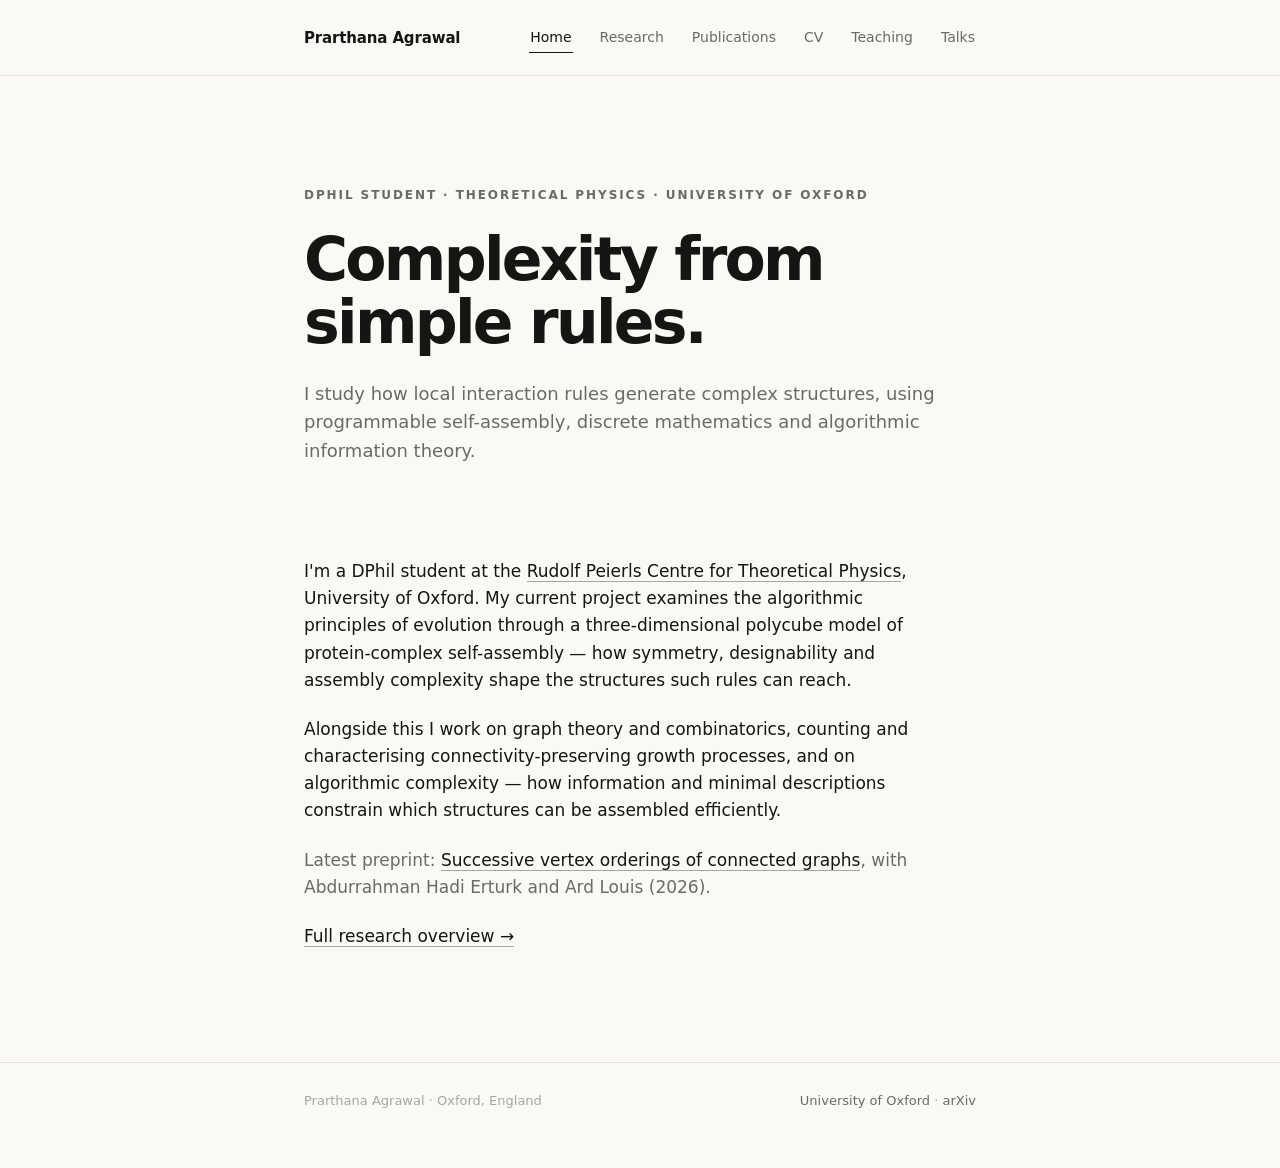
==== commit e4410ad3: "Rebuild website" ====
--- a/index.html
+++ b/index.html
@@ -1 +1,43 @@
-<!doctype html><html lang="en"><head><meta charset="utf-8"><meta name="viewport" content="width=device-width, initial-scale=1"><meta name="description" content="Prarthana Agrawal — theoretical physics, self-assembly, graph theory and scientific resources"><title>Prarthana Agrawal · Prarthana Agrawal</title><link rel="stylesheet" href="styles.css"></head><body><header class="site-header"><nav class="nav"><a class="brand" href="index.html"><span class="brand-mark">PA</span><span>Prarthana Agrawal</span></a><button class="nav-toggle" aria-label="Open navigation">Menu</button><div class="nav-links"><a href="index.html">Home</a><a href="research.html">Research</a><a href="publications.html">Publications</a><a href="cv.html">CV</a><a href="teaching.html">Teaching</a><a href="talks.html">Talks</a><div class="dropdown"><button class="dropbtn">Resources ▾</button><div class="dropdown-menu"><a href="resources.html">Resource Hub</a><a href="internships.html">Undergraduate Internships</a><a href="theses.html">MS Thesis Database</a></div></div></div></nav></header><main class="page"><section class="hero"><div><div class="eyebrow">DPhil Student · Theoretical Physics · Oxford</div><h1>Complexity from simple rules.</h1><p class="lede">I study how local interaction rules generate complex structures, using programmable self-assembly, discrete mathematics and algorithmic information theory.</p><p><a class="link" href="research.html">Explore the research →</a></p></div><aside class="hero-card"><div><small>Current focus</small><strong>3D polycube self-assembly</strong></div><div><small>Rudolf Peierls Centre for Theoretical Physics<br>University of Oxford</small></div></aside></section><section class="section"><div class="section-head"><h2>What I work on</h2><span class="kicker">Three connected threads</span></div><div class="grid"><article class="card"><span class="tag">01 · Self-assembly</span><h3>Programmable matter</h3><p>How three-dimensional structures emerge from simple local interaction rules, and how symmetry, designability and assembly complexity shape the reachable phenotype space.</p></article><article class="card"><span class="tag">02 · Mathematics</span><h3>Graphs & combinatorics</h3><p>Counting and characterising connectivity-preserving growth processes, including successive vertex orderings of connected graphs.</p></article><article class="card"><span class="tag">03 · Information</span><h3>Algorithmic complexity</h3><p>Understanding how information and minimal descriptions constrain which structures can be assembled efficiently.</p></article></div></section><section class="section"><div class="section-head"><h2>Academic profile</h2><span class="kicker">Selected highlights</span></div><div class="feature"><article class="card"><h3>Research</h3><p>Current DPhil project on the algorithmic principles of evolution through a three-dimensional polycube model of protein-complex self-assembly.</p><p style="margin-top:15px"><a class="link" href="research.html">Research overview →</a></p></article><article class="card"><h3>Latest preprint</h3><p><strong>Successive vertex orderings of connected graphs</strong><br>with Abdurrahman Hadi Erturk and Ard Louis · 2026.</p><p style="margin-top:15px"><a class="link" href="publications.html">Publication details →</a></p></article></div></section></main><footer class="site-footer"><div class="footer-inner"><span>Prarthana Agrawal · Oxford, England</span><span><a class="link" href="https://www.physics.ox.ac.uk/" target="_blank" rel="noreferrer">University of Oxford</a> · <a class="link" href="https://arxiv.org/abs/2604.07408" target="_blank" rel="noreferrer">arXiv</a></span></div></footer><script src="script.js"></script></body></html>
+<!doctype html><html lang="en"><head><meta charset="utf-8"><meta name="viewport" content="width=device-width, initial-scale=1"><meta name="description" content="Prarthana Agrawal — theoretical physics, self-assembly, graph theory and scientific resources"><title>Prarthana Agrawal</title><link rel="stylesheet" href="home.css"></head><body>
+<header class="site-header">
+<nav class="nav">
+<a class="brand" href="index.html">Prarthana Agrawal</a>
+<button class="nav-toggle" aria-label="Open navigation">Menu</button>
+<div class="nav-links">
+<a href="index.html" class="active">Home</a>
+<a href="research.html">Research</a>
+<a href="publications.html">Publications</a>
+<a href="cv.html">CV</a>
+<a href="teaching.html">Teaching</a>
+<a href="talks.html">Talks</a>
+</div>
+</nav>
+</header>
+
+<main>
+<section class="hero">
+<div class="page">
+<div class="eyebrow">DPhil Student · Theoretical Physics · University of Oxford</div>
+<h1>Complexity from simple rules.</h1>
+<p class="lede">I study how local interaction rules generate complex structures, using programmable self-assembly, discrete mathematics and algorithmic information theory.</p>
+</div>
+</section>
+
+<section class="prose">
+<div class="page">
+<p>I'm a DPhil student at the <a href="https://www.physics.ox.ac.uk/" target="_blank" rel="noreferrer">Rudolf Peierls Centre for Theoretical Physics</a>, University of Oxford. My current project examines the algorithmic principles of evolution through a three-dimensional polycube model of protein-complex self-assembly — how symmetry, designability and assembly complexity shape the structures such rules can reach.</p>
+<p>Alongside this I work on graph theory and combinatorics, counting and characterising connectivity-preserving growth processes, and on algorithmic complexity — how information and minimal descriptions constrain which structures can be assembled efficiently.</p>
+<p class="muted">Latest preprint: <a href="https://arxiv.org/abs/2604.07408" target="_blank" rel="noreferrer">Successive vertex orderings of connected graphs</a>, with Abdurrahman Hadi Erturk and Ard Louis (2026).</p>
+<p><a href="research.html">Full research overview →</a></p>
+</div>
+</section>
+</main>
+
+<footer class="site-footer">
+<div class="footer-inner">
+<span>Prarthana Agrawal · Oxford, England</span>
+<span><a href="https://www.physics.ox.ac.uk/" target="_blank" rel="noreferrer">University of Oxford</a> · <a href="https://arxiv.org/abs/2604.07408" target="_blank" rel="noreferrer">arXiv</a></span>
+</div>
+</footer>
+<script src="script.js"></script>
+</body></html>
--- a/home.css
+++ b/home.css
@@ -0,0 +1,138 @@
+:root{
+  --ink:#161513;
+  --soft:#6b6a66;
+  --faint:#a8a6a0;
+  --paper:#faf9f5;
+  --line:#e6e3db;
+  --accent:#8a5a3a;
+  --max:720px;
+}
+*{box-sizing:border-box}
+html{scroll-behavior:smooth}
+body{
+  margin:0;
+  font-family:Inter,ui-sans-serif,system-ui,-apple-system,BlinkMacSystemFont,"Segoe UI",sans-serif;
+  background:var(--paper);
+  color:var(--ink);
+  line-height:1.6;
+  -webkit-font-smoothing:antialiased;
+}
+a{color:inherit}
+
+/* header / nav */
+.site-header{
+  position:sticky;top:0;z-index:50;
+  background:rgba(250,249,245,.88);
+  backdrop-filter:blur(14px);
+  border-bottom:1px solid var(--line);
+}
+.nav{
+  max-width:var(--max);
+  margin:auto;
+  display:flex;align-items:center;justify-content:space-between;
+  padding:22px 24px;
+}
+.brand{
+  text-decoration:none;
+  font-weight:700;
+  font-size:15px;
+  letter-spacing:-.01em;
+  color:var(--ink);
+}
+.nav-links{display:flex;align-items:center;gap:26px}
+.nav-links a{
+  text-decoration:none;
+  font-size:14px;
+  color:var(--soft);
+  padding:4px 1px;
+  border-bottom:1px solid transparent;
+  transition:color .15s ease,border-color .15s ease;
+}
+.nav-links a:hover,.nav-links a.active{
+  color:var(--ink);
+  border-bottom-color:var(--ink);
+}
+.nav-toggle{
+  display:none;
+  border:1px solid var(--line);
+  background:none;
+  color:var(--ink);
+  border-radius:8px;
+  padding:7px 12px;
+  font:inherit;
+  font-size:13px;
+  cursor:pointer;
+}
+
+/* layout */
+.page{max-width:var(--max);margin:auto;padding:0 24px}
+
+/* hero */
+.hero{padding:110px 0 48px}
+.eyebrow{
+  font-size:12px;
+  text-transform:uppercase;
+  letter-spacing:.16em;
+  color:var(--soft);
+  font-weight:600;
+  margin-bottom:22px;
+}
+.hero h1{
+  font-size:clamp(38px,6vw,60px);
+  line-height:1.05;
+  letter-spacing:-.045em;
+  font-weight:700;
+  margin:0 0 26px;
+}
+.lede{
+  font-size:18px;
+  color:var(--soft);
+  margin:0;
+}
+
+/* prose */
+.prose{padding:44px 0 90px}
+.prose p{
+  font-size:17px;
+  color:var(--ink);
+  margin:0 0 22px;
+  max-width:620px;
+}
+.prose p.muted{color:var(--soft)}
+.prose a{
+  color:var(--ink);
+  text-decoration:none;
+  border-bottom:1px solid var(--faint);
+}
+.prose a:hover{color:var(--accent);border-color:var(--accent)}
+
+/* footer */
+.site-footer{border-top:1px solid var(--line);padding:28px 0 56px}
+.footer-inner{
+  max-width:var(--max);margin:auto;padding:0 24px;
+  display:flex;justify-content:space-between;flex-wrap:wrap;gap:12px;
+  color:var(--faint);font-size:13px;
+}
+.footer-inner a{color:var(--soft);text-decoration:none}
+.footer-inner a:hover{color:var(--ink)}
+
+@media (max-width:640px){
+  .nav-toggle{display:block}
+  .nav-links{
+    display:none;
+    position:absolute;left:16px;right:16px;top:64px;
+    background:var(--paper);
+    border:1px solid var(--line);
+    border-radius:12px;
+    padding:8px;
+    flex-direction:column;
+    align-items:stretch;
+    gap:0;
+    box-shadow:0 12px 30px rgba(0,0,0,.06);
+  }
+  .nav-links.open{display:flex}
+  .nav-links a{padding:11px 10px;border-bottom:1px solid var(--line)}
+  .nav-links a:last-child{border-bottom:0}
+  .hero{padding:64px 0 36px}
+  .prose{padding:32px 0 64px}
+}
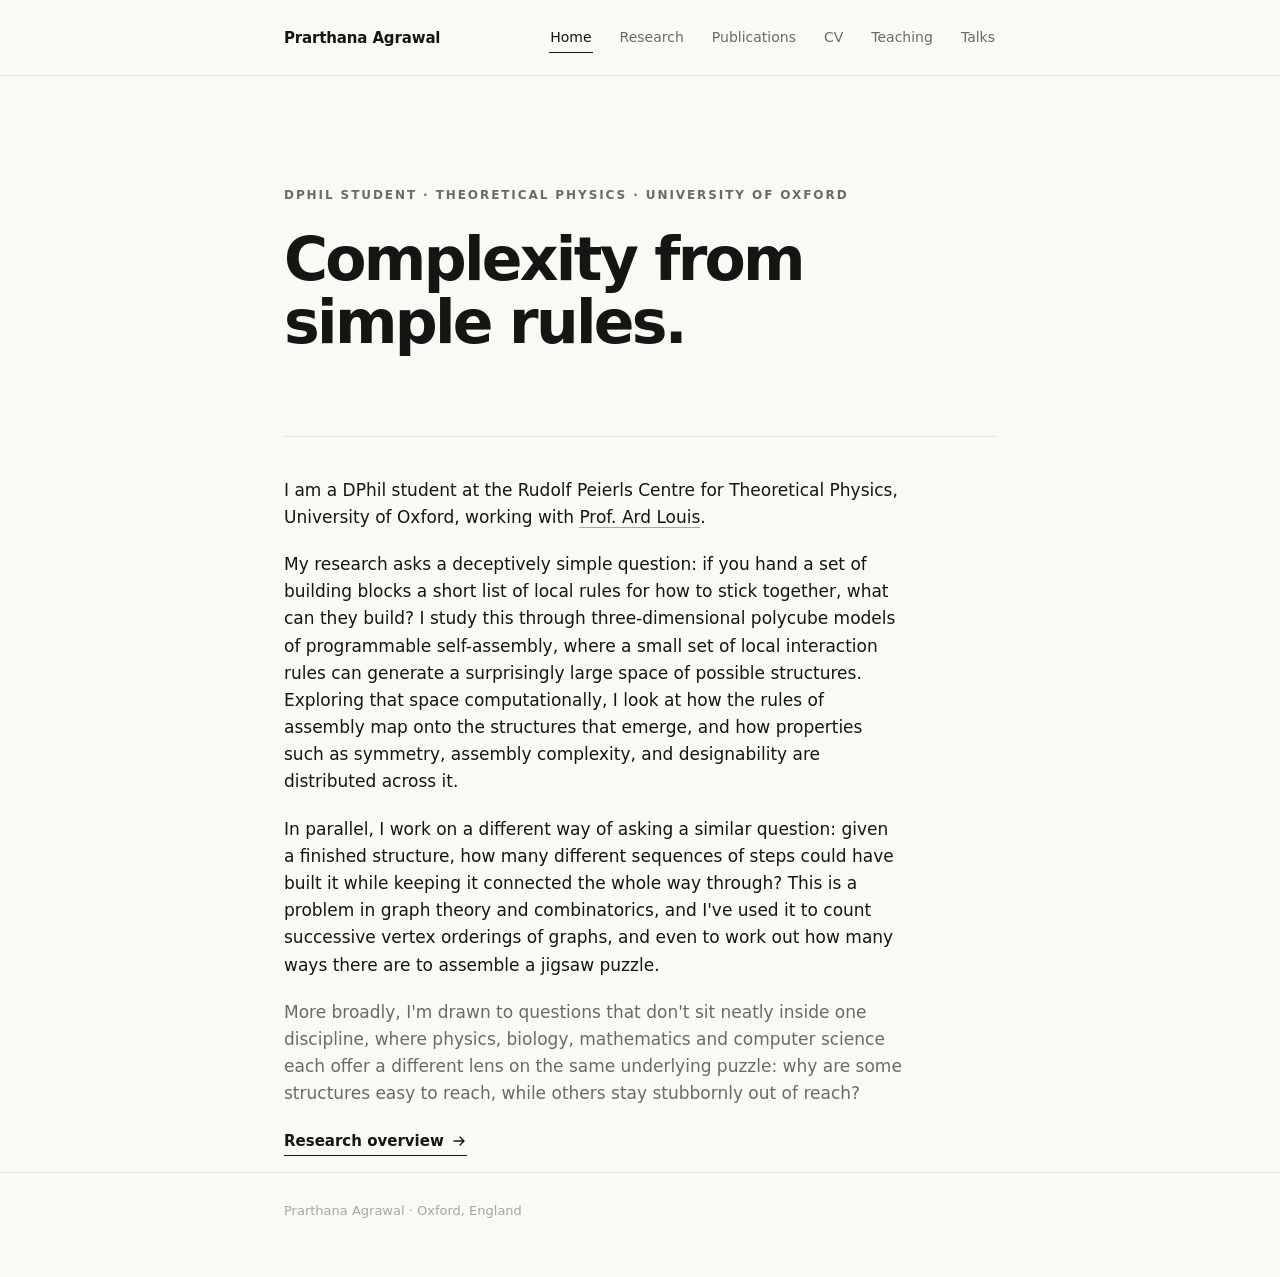
==== commit 73aa6c70: "Redesign site pages with shared minimal design system Rewrite research/self-assembly/graph-theory co" ====
--- a/index.html
+++ b/index.html
@@ -1,4 +1,4 @@
-<!doctype html><html lang="en"><head><meta charset="utf-8"><meta name="viewport" content="width=device-width, initial-scale=1"><meta name="description" content="Prarthana Agrawal — theoretical physics, self-assembly, graph theory and scientific resources"><title>Prarthana Agrawal</title><link rel="stylesheet" href="home.css"></head><body>
+<!doctype html><html lang="en"><head><meta charset="utf-8"><meta name="viewport" content="width=device-width, initial-scale=1"><meta name="description" content="Prarthana Agrawal, theoretical physics, programmable self-assembly and graph theory, University of Oxford"><title>Prarthana Agrawal</title><link rel="stylesheet" href="site.css"></head><body>
 <header class="site-header">
 <nav class="nav">
 <a class="brand" href="index.html">Prarthana Agrawal</a>
@@ -19,16 +19,19 @@
 <div class="page">
 <div class="eyebrow">DPhil Student · Theoretical Physics · University of Oxford</div>
 <h1>Complexity from simple rules.</h1>
-<p class="lede">I study how local interaction rules generate complex structures, using programmable self-assembly, discrete mathematics and algorithmic information theory.</p>
 </div>
 </section>
 
-<section class="prose">
+<section class="section">
 <div class="page">
-<p>I'm a DPhil student at the <a href="https://www.physics.ox.ac.uk/" target="_blank" rel="noreferrer">Rudolf Peierls Centre for Theoretical Physics</a>, University of Oxford. My current project examines the algorithmic principles of evolution through a three-dimensional polycube model of protein-complex self-assembly — how symmetry, designability and assembly complexity shape the structures such rules can reach.</p>
-<p>Alongside this I work on graph theory and combinatorics, counting and characterising connectivity-preserving growth processes, and on algorithmic complexity — how information and minimal descriptions constrain which structures can be assembled efficiently.</p>
-<p class="muted">Latest preprint: <a href="https://arxiv.org/abs/2604.07408" target="_blank" rel="noreferrer">Successive vertex orderings of connected graphs</a>, with Abdurrahman Hadi Erturk and Ard Louis (2026).</p>
-<p><a href="research.html">Full research overview →</a></p>
+<div class="rule"></div>
+<div class="prose">
+<p>I am a DPhil student at the Rudolf Peierls Centre for Theoretical Physics, University of Oxford, working with <a href="https://www.physics.ox.ac.uk/our-people/louis" target="_blank" rel="noreferrer">Prof. Ard Louis</a>.</p>
+<p>My research asks a deceptively simple question: if you hand a set of building blocks a short list of local rules for how to stick together, what can they build? I study this through three-dimensional polycube models of programmable self-assembly, where a small set of local interaction rules can generate a surprisingly large space of possible structures. Exploring that space computationally, I look at how the rules of assembly map onto the structures that emerge, and how properties such as symmetry, assembly complexity, and designability are distributed across it.</p>
+<p>In parallel, I work on a different way of asking a similar question: given a finished structure, how many different sequences of steps could have built it while keeping it connected the whole way through? This is a problem in graph theory and combinatorics, and I've used it to count successive vertex orderings of graphs, and even to work out how many ways there are to assemble a jigsaw puzzle.</p>
+<p class="muted">More broadly, I'm drawn to questions that don't sit neatly inside one discipline, where physics, biology, mathematics and computer science each offer a different lens on the same underlying puzzle: why are some structures easy to reach, while others stay stubbornly out of reach?</p>
+</div>
+<p style="margin-top:8px"><a class="cta" href="research.html">Research overview <svg width="16" height="16" viewBox="0 0 16 16" fill="none"><path d="M3 8h10M9 4l4 4-4 4" stroke="currentColor" stroke-width="1.4" stroke-linecap="round" stroke-linejoin="round"/></svg></a></p>
 </div>
 </section>
 </main>
@@ -36,7 +39,6 @@
 <footer class="site-footer">
 <div class="footer-inner">
 <span>Prarthana Agrawal · Oxford, England</span>
-<span><a href="https://www.physics.ox.ac.uk/" target="_blank" rel="noreferrer">University of Oxford</a> · <a href="https://arxiv.org/abs/2604.07408" target="_blank" rel="noreferrer">arXiv</a></span>
 </div>
 </footer>
 <script src="script.js"></script>
--- a/site.css
+++ b/site.css
@@ -0,0 +1,111 @@
+:root{
+  --ink:#161513;
+  --soft:#6b6a66;
+  --faint:#a8a6a0;
+  --paper:#faf9f5;
+  --line:#e6e3db;
+  --accent:#8a5a3a;
+  --max:760px;
+}
+*{box-sizing:border-box}
+html{scroll-behavior:smooth}
+body{
+  margin:0;
+  font-family:Inter,ui-sans-serif,system-ui,-apple-system,BlinkMacSystemFont,"Segoe UI",sans-serif;
+  background:var(--paper);
+  color:var(--ink);
+  line-height:1.6;
+  -webkit-font-smoothing:antialiased;
+}
+a{color:inherit}
+
+/* header / nav */
+.site-header{
+  position:sticky;top:0;z-index:50;
+  background:rgba(250,249,245,.9);
+  backdrop-filter:blur(14px);
+  border-bottom:1px solid var(--line);
+}
+.nav{max-width:var(--max);margin:auto;display:flex;align-items:center;justify-content:space-between;padding:22px 24px}
+.brand{text-decoration:none;font-weight:700;font-size:15px;letter-spacing:-.01em;color:var(--ink)}
+.nav-links{display:flex;align-items:center;gap:26px}
+.nav-links a{text-decoration:none;font-size:14px;color:var(--soft);padding:4px 1px;border-bottom:1px solid transparent;transition:color .15s ease,border-color .15s ease}
+.nav-links a:hover,.nav-links a.active{color:var(--ink);border-bottom-color:var(--ink)}
+.nav-toggle{display:none;border:1px solid var(--line);background:none;color:var(--ink);border-radius:8px;padding:7px 12px;font:inherit;font-size:13px;cursor:pointer}
+
+/* layout */
+.page{max-width:var(--max);margin:auto;padding:0 24px}
+
+/* home hero */
+.hero{padding:110px 0 48px}
+.eyebrow{font-size:12px;text-transform:uppercase;letter-spacing:.16em;color:var(--soft);font-weight:600;margin-bottom:22px}
+.hero h1{font-size:clamp(38px,6vw,60px);line-height:1.05;letter-spacing:-.045em;font-weight:700;margin:0 0 26px}
+.lede{font-size:18px;color:var(--soft);margin:0;max-width:600px}
+
+/* page header (subpages) */
+.page-head{padding:72px 0 40px;border-bottom:1px solid var(--line);margin-bottom:48px}
+.page-head h1{font-size:clamp(32px,5vw,44px);letter-spacing:-.035em;font-weight:700;margin:0 0 14px}
+.page-head p{font-size:16px;color:var(--soft);margin:0;max-width:560px}
+
+/* prose */
+.prose p{font-size:17px;color:var(--ink);margin:0 0 20px;max-width:620px}
+.prose p.muted{color:var(--soft)}
+.prose a{color:var(--ink);text-decoration:none;border-bottom:1px solid var(--faint)}
+.prose a:hover{color:var(--accent);border-color:var(--accent)}
+.tagline{font-size:18px;font-style:italic;color:var(--accent);border-left:2px solid var(--accent);padding-left:18px;margin:28px 0 0}
+.rule{height:1px;background:var(--line);margin:8px 0 40px}
+.cta{display:inline-flex;align-items:center;gap:7px;text-decoration:none;font-size:15px;font-weight:600;color:var(--ink);border-bottom:1px solid var(--ink);padding-bottom:2px}
+.cta:hover{color:var(--accent);border-color:var(--accent)}
+.cta svg{transition:transform .15s ease}
+.cta:hover svg{transform:translateX(3px)}
+
+/* section grouping */
+.section{padding:0 0 56px}
+.section:last-child{padding-bottom:0}
+.section-title{font-size:12px;text-transform:uppercase;letter-spacing:.14em;color:var(--faint);font-weight:650;margin:0 0 22px}
+.section h2{font-size:23px;letter-spacing:-.02em;font-weight:700;margin:0 0 18px}
+
+/* entries (CV / teaching / talks) */
+.entries{border-top:1px solid var(--line)}
+.entry{display:grid;grid-template-columns:128px 1fr;gap:24px;padding:22px 0;border-bottom:1px solid var(--line)}
+.entry time{font-size:13px;color:var(--faint);font-weight:600;padding-top:2px}
+.entry h3{margin:0 0 5px;font-size:16px;font-weight:650;letter-spacing:-.01em}
+.entry .meta{color:var(--soft);font-size:14px;margin:0 0 6px}
+.entry p{margin:0;color:var(--soft);font-size:14.5px;max-width:520px}
+.entry p a{color:var(--soft);text-decoration:none;border-bottom:1px solid var(--line)}
+.entry p a:hover{color:var(--accent);border-color:var(--accent)}
+
+/* flat tag / skill lists */
+.tag-line{color:var(--soft);font-size:15px;line-height:1.9}
+.tag-line .sep{color:var(--faint);margin:0 9px}
+
+/* publications */
+.pub-entry{padding:28px 0;border-bottom:1px solid var(--line)}
+.pub-entry:first-child{padding-top:0}
+.pub-entry .tag{font-size:12px;text-transform:uppercase;letter-spacing:.1em;color:var(--accent);font-weight:650;margin-bottom:10px}
+.pub-entry .pub-title{font-size:20px;font-weight:700;letter-spacing:-.02em;line-height:1.3;margin-bottom:8px}
+.pub-entry .pub-meta{color:var(--soft);font-size:14.5px;margin-bottom:14px}
+.pub-entry .pub-meta a{color:var(--soft);text-decoration:none;border-bottom:1px solid var(--line)}
+.pub-entry .pub-meta a:hover{color:var(--accent);border-color:var(--accent)}
+.pub-entry p{font-size:15.5px;color:var(--ink);margin:0 0 14px;max-width:640px}
+.pub-entry .link{font-size:14px;font-weight:600;text-decoration:none;border-bottom:1px solid var(--faint)}
+.pub-entry .link:hover{color:var(--accent);border-color:var(--accent)}
+.note{color:var(--faint);font-size:13.5px;margin-top:8px}
+
+/* footer */
+.site-footer{border-top:1px solid var(--line);padding:28px 0 56px}
+.footer-inner{max-width:var(--max);margin:auto;padding:0 24px;display:flex;justify-content:space-between;flex-wrap:wrap;gap:12px;color:var(--faint);font-size:13px}
+.footer-inner a{color:var(--soft);text-decoration:none}
+.footer-inner a:hover{color:var(--ink)}
+
+@media (max-width:640px){
+  .nav-toggle{display:block}
+  .nav-links{display:none;position:absolute;left:16px;right:16px;top:64px;background:var(--paper);border:1px solid var(--line);border-radius:12px;padding:8px;flex-direction:column;align-items:stretch;gap:0;box-shadow:0 12px 30px rgba(0,0,0,.06)}
+  .nav-links.open{display:flex}
+  .nav-links a{padding:11px 10px;border-bottom:1px solid var(--line)}
+  .nav-links a:last-child{border-bottom:0}
+  .hero{padding:64px 0 36px}
+  .page-head{padding:48px 0 32px;margin-bottom:36px}
+  .entry{grid-template-columns:1fr;gap:4px}
+  .entry time{padding-top:0}
+}
